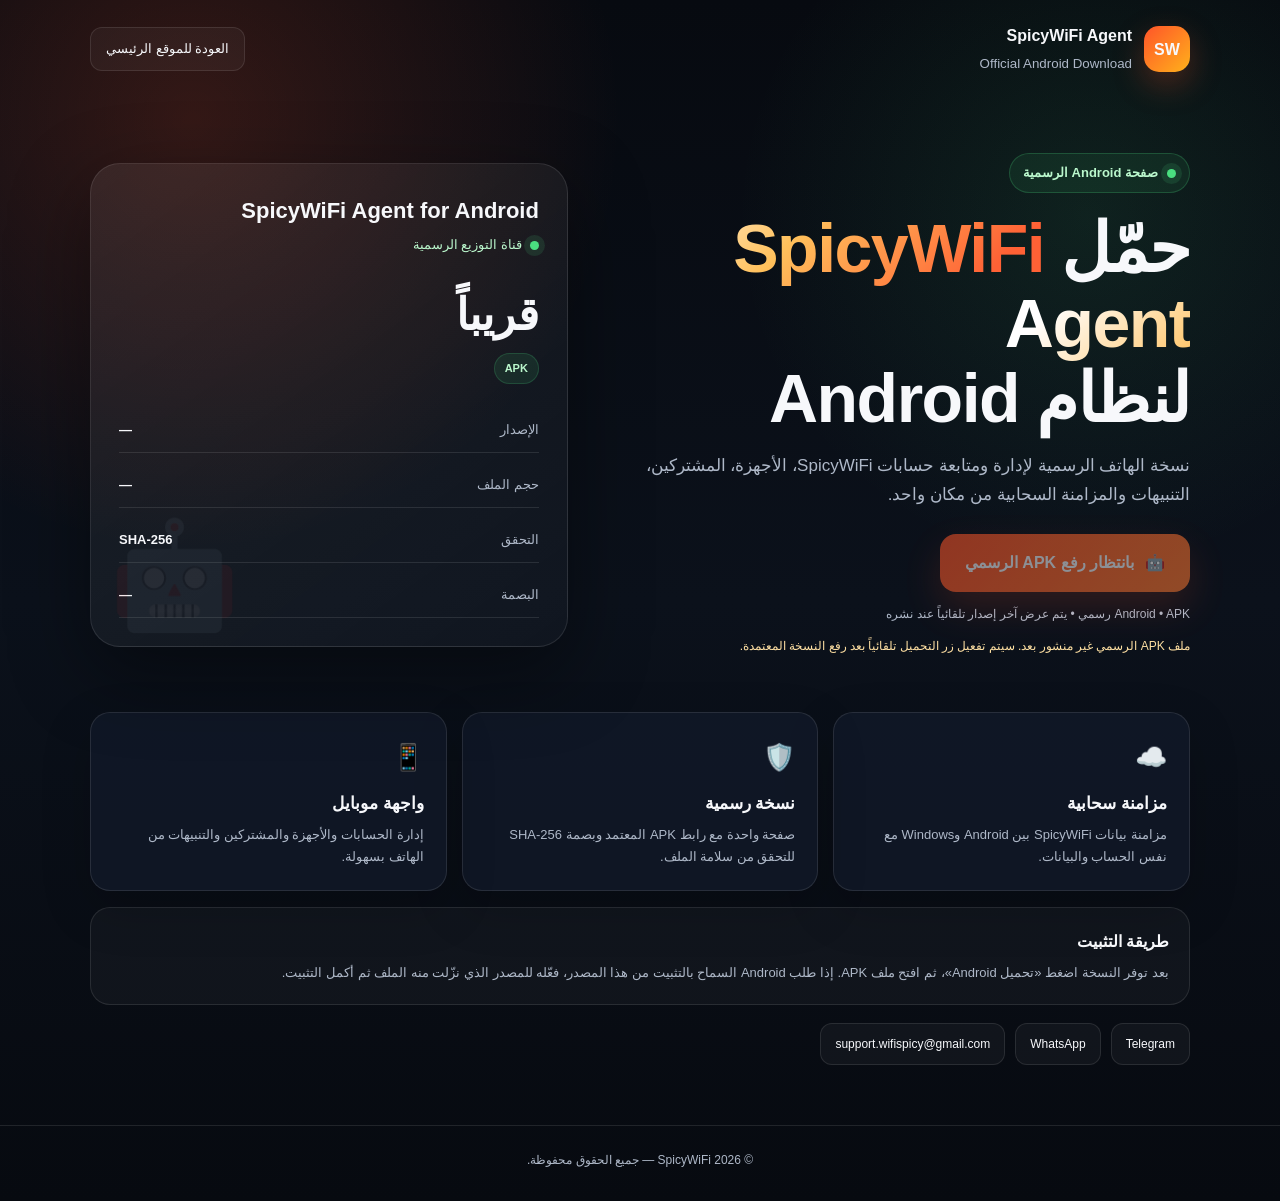
==== android.html @ 272aa9f1 "Add official Android download page" ====
<!DOCTYPE html>
<html lang="ar" dir="rtl">
<head>
  <meta charset="UTF-8" />
  <meta name="viewport" content="width=device-width, initial-scale=1.0" />
  <meta name="theme-color" content="#0b0f17" />
  <meta name="description" content="تحميل SpicyWiFi Agent لنظام Android - الصفحة الرسمية." />
  <title>تحميل SpicyWiFi Agent لنظام Android</title>
  <style>
    :root{--bg:#070a10;--card:rgba(17,25,39,.88);--text:#f7f8fb;--muted:#aeb8c8;--line:rgba(255,255,255,.10);--accent:#ff5429;--accent2:#ffb11b;--ok:#4ade80;--shadow:0 26px 80px rgba(0,0,0,.42)}
    *{box-sizing:border-box}html{scroll-behavior:smooth}body{margin:0;min-height:100vh;color:var(--text);font-family:Tahoma,Arial,sans-serif;line-height:1.7;background:radial-gradient(circle at 15% 10%,rgba(255,84,41,.18),transparent 28%),radial-gradient(circle at 85% 18%,rgba(74,222,128,.10),transparent 24%),linear-gradient(180deg,#070a10,#0b111b 50%,#070a10);overflow-x:hidden}a{color:inherit;text-decoration:none}.wrap{width:min(calc(100% - 28px),1100px);margin:auto}.top{padding:22px 0}.top-inner{display:flex;align-items:center;justify-content:space-between;gap:18px}.brand{display:flex;align-items:center;gap:12px;font-weight:900}.logo{width:46px;height:46px;border-radius:15px;display:grid;place-items:center;background:linear-gradient(135deg,var(--accent),var(--accent2));box-shadow:0 12px 32px rgba(255,84,41,.28)}.home{padding:10px 15px;border:1px solid var(--line);border-radius:12px;background:rgba(255,255,255,.04);font-size:13px}.hero{padding:55px 0 28px}.hero-grid{display:grid;grid-template-columns:1.1fr .9fr;gap:38px;align-items:center}.badge{display:inline-flex;align-items:center;gap:9px;padding:8px 13px;border-radius:999px;border:1px solid rgba(74,222,128,.22);background:rgba(74,222,128,.08);color:#baf7cc;font-size:13px;font-weight:800}.dot{width:9px;height:9px;border-radius:50%;background:var(--ok);box-shadow:0 0 0 6px rgba(74,222,128,.12)}h1{font-size:clamp(38px,6vw,68px);line-height:1.1;margin:18px 0 16px;letter-spacing:-1.5px}.grad{background:linear-gradient(135deg,#fff 12%,#ffc05b 48%,#ff6135 88%);-webkit-background-clip:text;background-clip:text;color:transparent}.lead{font-size:17px;color:var(--muted);max-width:650px;margin:0 0 24px}.download-btn{display:inline-flex;align-items:center;justify-content:center;gap:11px;min-height:58px;padding:0 25px;border-radius:16px;background:linear-gradient(135deg,var(--accent),#ff7a31);font-weight:900;box-shadow:0 16px 38px rgba(255,84,41,.28);transition:.2s}.download-btn:hover{transform:translateY(-2px);box-shadow:0 20px 44px rgba(255,84,41,.36)}.download-btn.disabled{opacity:.55;pointer-events:none}.sub{margin-top:12px;color:var(--muted);font-size:12px}.device{position:relative;padding:28px;border-radius:30px;border:1px solid var(--line);background:linear-gradient(145deg,rgba(255,255,255,.07),rgba(255,255,255,.025));box-shadow:var(--shadow);overflow:hidden}.device:after{content:"🤖";position:absolute;left:18px;bottom:-18px;font-size:105px;opacity:.08}.device-title{font-weight:900;font-size:22px}.status{display:flex;align-items:center;gap:8px;color:#baf7cc;font-size:13px;margin:5px 0 22px}.version{font-size:44px;font-weight:900;direction:ltr;text-align:right}.stable{display:inline-flex;padding:5px 10px;border-radius:999px;background:rgba(74,222,128,.1);color:#baf7cc;border:1px solid rgba(74,222,128,.18);font-size:11px;font-weight:900}.meta{margin-top:24px;display:grid;gap:10px}.meta-row{display:flex;justify-content:space-between;gap:16px;padding:11px 0;border-bottom:1px solid var(--line);font-size:13px}.meta-row span:first-child{color:var(--muted)}.meta-row strong{direction:ltr;text-align:left;overflow-wrap:anywhere}.section{padding:28px 0 60px}.cards{display:grid;grid-template-columns:repeat(3,1fr);gap:15px}.card{padding:22px;border-radius:20px;border:1px solid var(--line);background:var(--card);box-shadow:0 18px 50px rgba(0,0,0,.18)}.icon{font-size:26px}.card h3{margin:10px 0 5px;font-size:17px}.card p{margin:0;color:var(--muted);font-size:13px}.notes{margin-top:16px;padding:20px;border-radius:20px;border:1px solid var(--line);background:rgba(255,255,255,.035)}.notes b{display:block;margin-bottom:7px}.notes p{margin:0;color:var(--muted);font-size:13px}.support{display:flex;flex-wrap:wrap;gap:10px;margin-top:18px}.support a{padding:10px 14px;border-radius:12px;border:1px solid var(--line);background:rgba(255,255,255,.04);font-size:12px}.footer{padding:24px 0 30px;border-top:1px solid var(--line);color:var(--muted);font-size:12px;text-align:center}.error{display:none;margin-top:12px;color:#ffc9b8;font-size:12px}.waiting{display:none;margin-top:12px;color:#ffe0a3;font-size:12px}.skeleton{opacity:.55}
    @media(max-width:800px){.hero-grid{grid-template-columns:1fr}.device{order:-1}.cards{grid-template-columns:1fr}.top-inner{align-items:flex-start}.brand small{display:none}.download-btn{width:100%}}
  </style>
</head>
<body>
  <header class="top">
    <div class="wrap top-inner">
      <a class="brand" href="./"><span class="logo">SW</span><span>SpicyWiFi Agent<br><small style="color:var(--muted);font-weight:500">Official Android Download</small></span></a>
      <a class="home" href="./">العودة للموقع الرئيسي</a>
    </div>
  </header>

  <main>
    <section class="hero">
      <div class="wrap hero-grid">
        <div>
          <div class="badge"><span class="dot"></span> صفحة Android الرسمية</div>
          <h1>حمّل <span class="grad">SpicyWiFi Agent</span><br>لنظام Android</h1>
          <p class="lead">نسخة الهاتف الرسمية لإدارة ومتابعة حسابات SpicyWiFi، الأجهزة، المشتركين، التنبيهات والمزامنة السحابية من مكان واحد.</p>
          <a id="downloadButton" class="download-btn disabled" href="#">🤖 <span>بانتظار رفع APK الرسمي</span></a>
          <div class="sub">Android • APK رسمي • يتم عرض آخر إصدار تلقائياً عند نشره</div>
          <div id="waiting" class="waiting">ملف APK الرسمي غير منشور بعد. سيتم تفعيل زر التحميل تلقائياً بعد رفع النسخة المعتمدة.</div>
          <div id="loadError" class="error">تعذر قراءة معلومات إصدار Android. حاول مرة أخرى بعد قليل.</div>
        </div>

        <aside class="device">
          <div class="device-title">SpicyWiFi Agent for Android</div>
          <div class="status"><span class="dot"></span> قناة التوزيع الرسمية</div>
          <div id="version" class="version skeleton">—</div>
          <span class="stable">APK</span>
          <div class="meta">
            <div class="meta-row"><span>الإصدار</span><strong id="versionMeta">—</strong></div>
            <div class="meta-row"><span>حجم الملف</span><strong id="fileSize">—</strong></div>
            <div class="meta-row"><span>التحقق</span><strong>SHA-256</strong></div>
            <div class="meta-row"><span>البصمة</span><strong id="shaValue">—</strong></div>
          </div>
        </aside>
      </div>
    </section>

    <section class="section">
      <div class="wrap">
        <div class="cards">
          <article class="card"><div class="icon">☁️</div><h3>مزامنة سحابية</h3><p>مزامنة بيانات SpicyWiFi بين Android وWindows مع نفس الحساب والبيانات.</p></article>
          <article class="card"><div class="icon">🛡️</div><h3>نسخة رسمية</h3><p>صفحة واحدة مع رابط APK المعتمد وبصمة SHA-256 للتحقق من سلامة الملف.</p></article>
          <article class="card"><div class="icon">📱</div><h3>واجهة موبايل</h3><p>إدارة الحسابات والأجهزة والمشتركين والتنبيهات من الهاتف بسهولة.</p></article>
        </div>
        <div class="notes"><b>طريقة التثبيت</b><p>بعد توفر النسخة اضغط «تحميل Android»، ثم افتح ملف APK. إذا طلب Android السماح بالتثبيت من هذا المصدر، فعّله للمصدر الذي نزّلت منه الملف ثم أكمل التثبيت.</p></div>
        <div class="support"><a href="https://t.me/spicywifi_1iq" target="_blank" rel="noopener">Telegram</a><a href="https://wa.me/9647880482666" target="_blank" rel="noopener">WhatsApp</a><a href="mailto:support.wifispicy@gmail.com">support.wifispicy@gmail.com</a></div>
      </div>
    </section>
  </main>

  <footer class="footer"><div class="wrap">© <span id="year"></span> SpicyWiFi — جميع الحقوق محفوظة.</div></footer>
  <script>
    document.getElementById('year').textContent=new Date().getFullYear();
    const btn=document.getElementById('downloadButton');
    const version=document.getElementById('version');
    const versionMeta=document.getElementById('versionMeta');
    const fileSize=document.getElementById('fileSize');
    const shaValue=document.getElementById('shaValue');
    const waiting=document.getElementById('waiting');
    const loadError=document.getElementById('loadError');
    function formatBytes(bytes){if(!bytes)return '—';const u=['B','KB','MB','GB'];let i=0,n=bytes;while(n>=1024&&i<u.length-1){n/=1024;i++}return n.toFixed(i>1?1:0)+' '+u[i]}
    fetch('android-version.json?ts='+Date.now(),{cache:'no-store'})
      .then(r=>{if(!r.ok)throw new Error('manifest');return r.json()})
      .then(d=>{
        if(d.available&&d.version&&d.downloadUrl){
          version.textContent=d.version;version.classList.remove('skeleton');versionMeta.textContent=d.version;fileSize.textContent=formatBytes(d.sizeBytes);shaValue.textContent=d.sha256||'—';btn.href=d.downloadUrl;btn.classList.remove('disabled');btn.querySelector('span').textContent='تحميل Android '+d.version;
        }else{version.textContent='قريباً';version.classList.remove('skeleton');waiting.style.display='block'}
      })
      .catch(()=>{version.textContent='—';version.classList.remove('skeleton');loadError.style.display='block'});
  </script>
</body>
</html>
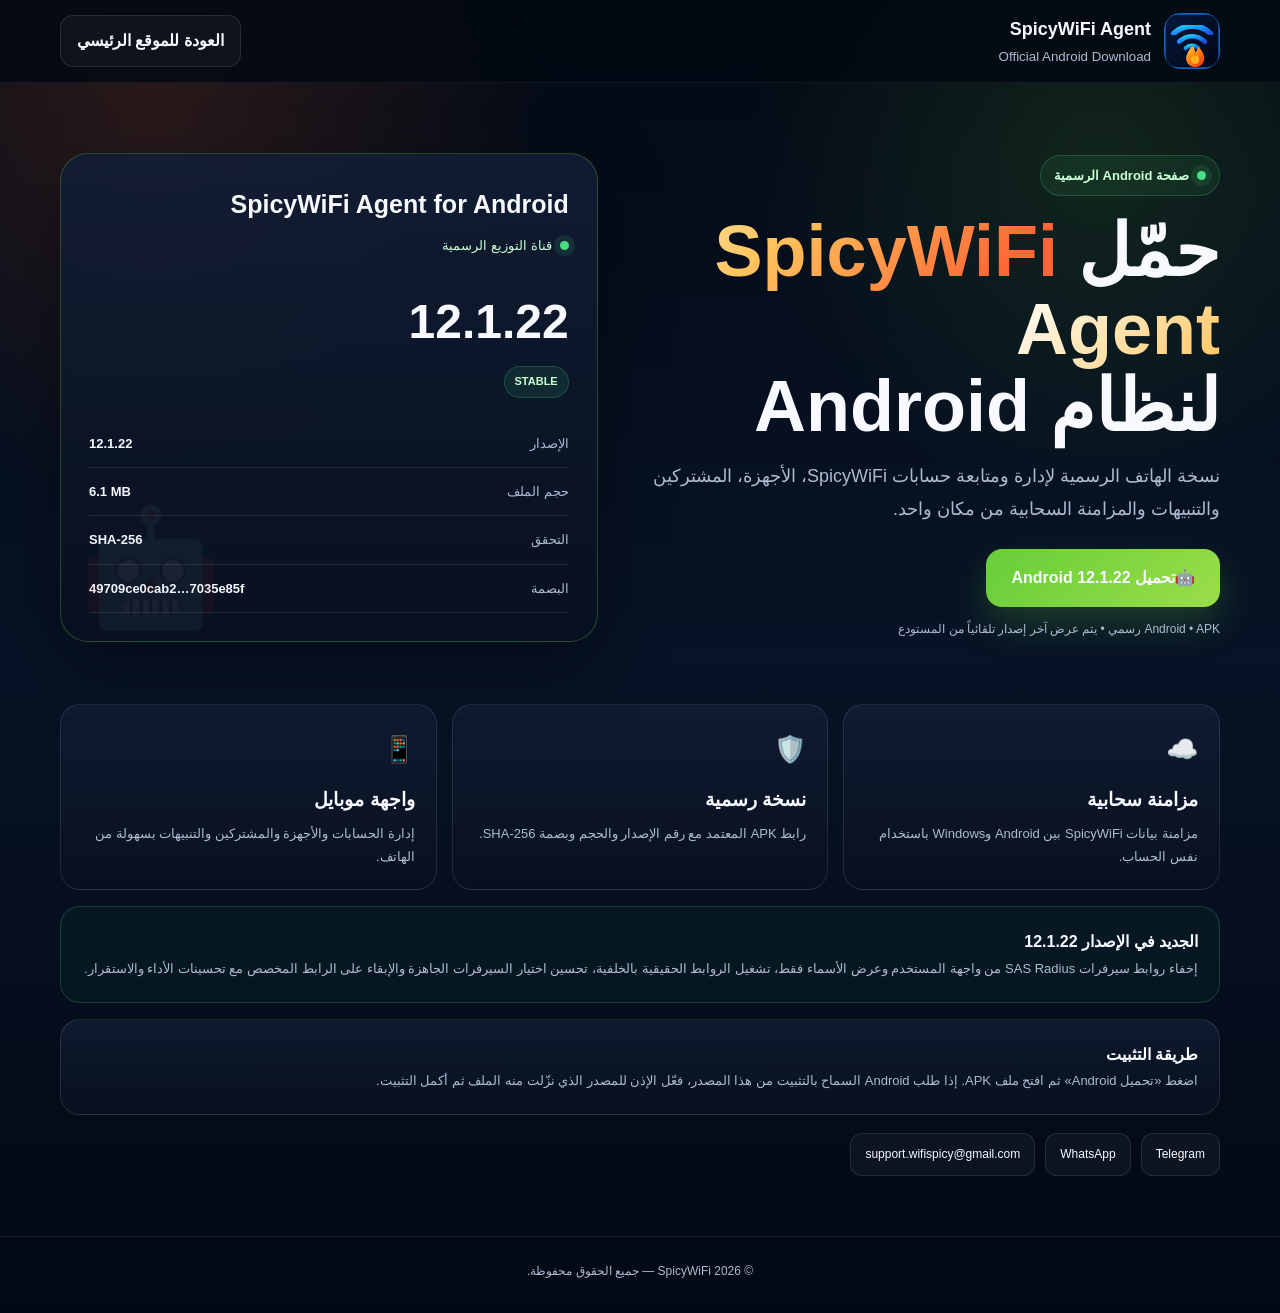
==== commit ee7fee62: "Redesign Android download page with premium SpicyWiFi branding" ====
--- a/android.html
+++ b/android.html
@@ -1,85 +1,11 @@
 <!DOCTYPE html>
 <html lang="ar" dir="rtl">
 <head>
-  <meta charset="UTF-8" />
-  <meta name="viewport" content="width=device-width, initial-scale=1.0" />
-  <meta name="theme-color" content="#0b0f17" />
-  <meta name="description" content="تحميل SpicyWiFi Agent لنظام Android - الصفحة الرسمية." />
-  <title>تحميل SpicyWiFi Agent لنظام Android</title>
-  <style>
-    :root{--bg:#070a10;--card:rgba(17,25,39,.88);--text:#f7f8fb;--muted:#aeb8c8;--line:rgba(255,255,255,.10);--accent:#ff5429;--accent2:#ffb11b;--ok:#4ade80;--shadow:0 26px 80px rgba(0,0,0,.42)}
-    *{box-sizing:border-box}html{scroll-behavior:smooth}body{margin:0;min-height:100vh;color:var(--text);font-family:Tahoma,Arial,sans-serif;line-height:1.7;background:radial-gradient(circle at 15% 10%,rgba(255,84,41,.18),transparent 28%),radial-gradient(circle at 85% 18%,rgba(74,222,128,.10),transparent 24%),linear-gradient(180deg,#070a10,#0b111b 50%,#070a10);overflow-x:hidden}a{color:inherit;text-decoration:none}.wrap{width:min(calc(100% - 28px),1100px);margin:auto}.top{padding:22px 0}.top-inner{display:flex;align-items:center;justify-content:space-between;gap:18px}.brand{display:flex;align-items:center;gap:12px;font-weight:900}.logo{width:46px;height:46px;border-radius:15px;display:grid;place-items:center;background:linear-gradient(135deg,var(--accent),var(--accent2));box-shadow:0 12px 32px rgba(255,84,41,.28)}.home{padding:10px 15px;border:1px solid var(--line);border-radius:12px;background:rgba(255,255,255,.04);font-size:13px}.hero{padding:55px 0 28px}.hero-grid{display:grid;grid-template-columns:1.1fr .9fr;gap:38px;align-items:center}.badge{display:inline-flex;align-items:center;gap:9px;padding:8px 13px;border-radius:999px;border:1px solid rgba(74,222,128,.22);background:rgba(74,222,128,.08);color:#baf7cc;font-size:13px;font-weight:800}.dot{width:9px;height:9px;border-radius:50%;background:var(--ok);box-shadow:0 0 0 6px rgba(74,222,128,.12)}h1{font-size:clamp(38px,6vw,68px);line-height:1.1;margin:18px 0 16px;letter-spacing:-1.5px}.grad{background:linear-gradient(135deg,#fff 12%,#ffc05b 48%,#ff6135 88%);-webkit-background-clip:text;background-clip:text;color:transparent}.lead{font-size:17px;color:var(--muted);max-width:650px;margin:0 0 24px}.download-btn{display:inline-flex;align-items:center;justify-content:center;gap:11px;min-height:58px;padding:0 25px;border-radius:16px;background:linear-gradient(135deg,var(--accent),#ff7a31);font-weight:900;box-shadow:0 16px 38px rgba(255,84,41,.28);transition:.2s}.download-btn:hover{transform:translateY(-2px);box-shadow:0 20px 44px rgba(255,84,41,.36)}.download-btn.disabled{opacity:.55;pointer-events:none}.sub{margin-top:12px;color:var(--muted);font-size:12px}.device{position:relative;padding:28px;border-radius:30px;border:1px solid var(--line);background:linear-gradient(145deg,rgba(255,255,255,.07),rgba(255,255,255,.025));box-shadow:var(--shadow);overflow:hidden}.device:after{content:"🤖";position:absolute;left:18px;bottom:-18px;font-size:105px;opacity:.08}.device-title{font-weight:900;font-size:22px}.status{display:flex;align-items:center;gap:8px;color:#baf7cc;font-size:13px;margin:5px 0 22px}.version{font-size:44px;font-weight:900;direction:ltr;text-align:right}.stable{display:inline-flex;padding:5px 10px;border-radius:999px;background:rgba(74,222,128,.1);color:#baf7cc;border:1px solid rgba(74,222,128,.18);font-size:11px;font-weight:900}.meta{margin-top:24px;display:grid;gap:10px}.meta-row{display:flex;justify-content:space-between;gap:16px;padding:11px 0;border-bottom:1px solid var(--line);font-size:13px}.meta-row span:first-child{color:var(--muted)}.meta-row strong{direction:ltr;text-align:left;overflow-wrap:anywhere}.section{padding:28px 0 60px}.cards{display:grid;grid-template-columns:repeat(3,1fr);gap:15px}.card{padding:22px;border-radius:20px;border:1px solid var(--line);background:var(--card);box-shadow:0 18px 50px rgba(0,0,0,.18)}.icon{font-size:26px}.card h3{margin:10px 0 5px;font-size:17px}.card p{margin:0;color:var(--muted);font-size:13px}.notes{margin-top:16px;padding:20px;border-radius:20px;border:1px solid var(--line);background:rgba(255,255,255,.035)}.notes b{display:block;margin-bottom:7px}.notes p{margin:0;color:var(--muted);font-size:13px}.support{display:flex;flex-wrap:wrap;gap:10px;margin-top:18px}.support a{padding:10px 14px;border-radius:12px;border:1px solid var(--line);background:rgba(255,255,255,.04);font-size:12px}.footer{padding:24px 0 30px;border-top:1px solid var(--line);color:var(--muted);font-size:12px;text-align:center}.error{display:none;margin-top:12px;color:#ffc9b8;font-size:12px}.waiting{display:none;margin-top:12px;color:#ffe0a3;font-size:12px}.skeleton{opacity:.55}
-    @media(max-width:800px){.hero-grid{grid-template-columns:1fr}.device{order:-1}.cards{grid-template-columns:1fr}.top-inner{align-items:flex-start}.brand small{display:none}.download-btn{width:100%}}
-  </style>
-</head>
-<body>
-  <header class="top">
-    <div class="wrap top-inner">
-      <a class="brand" href="./"><span class="logo">SW</span><span>SpicyWiFi Agent<br><small style="color:var(--muted);font-weight:500">Official Android Download</small></span></a>
-      <a class="home" href="./">العودة للموقع الرئيسي</a>
-    </div>
-  </header>
-
-  <main>
-    <section class="hero">
-      <div class="wrap hero-grid">
-        <div>
-          <div class="badge"><span class="dot"></span> صفحة Android الرسمية</div>
-          <h1>حمّل <span class="grad">SpicyWiFi Agent</span><br>لنظام Android</h1>
-          <p class="lead">نسخة الهاتف الرسمية لإدارة ومتابعة حسابات SpicyWiFi، الأجهزة، المشتركين، التنبيهات والمزامنة السحابية من مكان واحد.</p>
-          <a id="downloadButton" class="download-btn disabled" href="#">🤖 <span>بانتظار رفع APK الرسمي</span></a>
-          <div class="sub">Android • APK رسمي • يتم عرض آخر إصدار تلقائياً عند نشره</div>
-          <div id="waiting" class="waiting">ملف APK الرسمي غير منشور بعد. سيتم تفعيل زر التحميل تلقائياً بعد رفع النسخة المعتمدة.</div>
-          <div id="loadError" class="error">تعذر قراءة معلومات إصدار Android. حاول مرة أخرى بعد قليل.</div>
-        </div>
-
-        <aside class="device">
-          <div class="device-title">SpicyWiFi Agent for Android</div>
-          <div class="status"><span class="dot"></span> قناة التوزيع الرسمية</div>
-          <div id="version" class="version skeleton">—</div>
-          <span class="stable">APK</span>
-          <div class="meta">
-            <div class="meta-row"><span>الإصدار</span><strong id="versionMeta">—</strong></div>
-            <div class="meta-row"><span>حجم الملف</span><strong id="fileSize">—</strong></div>
-            <div class="meta-row"><span>التحقق</span><strong>SHA-256</strong></div>
-            <div class="meta-row"><span>البصمة</span><strong id="shaValue">—</strong></div>
-          </div>
-        </aside>
-      </div>
-    </section>
-
-    <section class="section">
-      <div class="wrap">
-        <div class="cards">
-          <article class="card"><div class="icon">☁️</div><h3>مزامنة سحابية</h3><p>مزامنة بيانات SpicyWiFi بين Android وWindows مع نفس الحساب والبيانات.</p></article>
-          <article class="card"><div class="icon">🛡️</div><h3>نسخة رسمية</h3><p>صفحة واحدة مع رابط APK المعتمد وبصمة SHA-256 للتحقق من سلامة الملف.</p></article>
-          <article class="card"><div class="icon">📱</div><h3>واجهة موبايل</h3><p>إدارة الحسابات والأجهزة والمشتركين والتنبيهات من الهاتف بسهولة.</p></article>
-        </div>
-        <div class="notes"><b>طريقة التثبيت</b><p>بعد توفر النسخة اضغط «تحميل Android»، ثم افتح ملف APK. إذا طلب Android السماح بالتثبيت من هذا المصدر، فعّله للمصدر الذي نزّلت منه الملف ثم أكمل التثبيت.</p></div>
-        <div class="support"><a href="https://t.me/spicywifi_1iq" target="_blank" rel="noopener">Telegram</a><a href="https://wa.me/9647880482666" target="_blank" rel="noopener">WhatsApp</a><a href="mailto:support.wifispicy@gmail.com">support.wifispicy@gmail.com</a></div>
-      </div>
-    </section>
-  </main>
-
-  <footer class="footer"><div class="wrap">© <span id="year"></span> SpicyWiFi — جميع الحقوق محفوظة.</div></footer>
-  <script>
-    document.getElementById('year').textContent=new Date().getFullYear();
-    const btn=document.getElementById('downloadButton');
-    const version=document.getElementById('version');
-    const versionMeta=document.getElementById('versionMeta');
-    const fileSize=document.getElementById('fileSize');
-    const shaValue=document.getElementById('shaValue');
-    const waiting=document.getElementById('waiting');
-    const loadError=document.getElementById('loadError');
-    function formatBytes(bytes){if(!bytes)return '—';const u=['B','KB','MB','GB'];let i=0,n=bytes;while(n>=1024&&i<u.length-1){n/=1024;i++}return n.toFixed(i>1?1:0)+' '+u[i]}
-    fetch('android-version.json?ts='+Date.now(),{cache:'no-store'})
-      .then(r=>{if(!r.ok)throw new Error('manifest');return r.json()})
-      .then(d=>{
-        if(d.available&&d.version&&d.downloadUrl){
-          version.textContent=d.version;version.classList.remove('skeleton');versionMeta.textContent=d.version;fileSize.textContent=formatBytes(d.sizeBytes);shaValue.textContent=d.sha256||'—';btn.href=d.downloadUrl;btn.classList.remove('disabled');btn.querySelector('span').textContent='تحميل Android '+d.version;
-        }else{version.textContent='قريباً';version.classList.remove('skeleton');waiting.style.display='block'}
-      })
-      .catch(()=>{version.textContent='—';version.classList.remove('skeleton');loadError.style.display='block'});
-  </script>
-</body>
-</html>+<meta charset="UTF-8"><meta name="viewport" content="width=device-width,initial-scale=1"><meta name="theme-color" content="#06101f"><meta name="description" content="تحميل SpicyWiFi Agent لنظام Android - الصفحة الرسمية."><title>SpicyWiFi Agent for Android</title>
+<style>
+:root{--bg:#050b16;--panel:#0c1729;--line:rgba(255,255,255,.1);--text:#f7f9ff;--muted:#aebad0;--orange:#ff7b28;--green:#66ce39;--green2:#9bde48;--blue:#258dff;--shadow:0 24px 70px rgba(0,0,0,.38)}*{box-sizing:border-box}html{scroll-behavior:smooth}body{margin:0;font-family:Tahoma,Arial,sans-serif;color:var(--text);background:radial-gradient(circle at 12% 8%,rgba(255,105,43,.15),transparent 24%),radial-gradient(circle at 86% 12%,rgba(102,206,57,.13),transparent 22%),linear-gradient(180deg,#040a14,#071326 50%,#030914);line-height:1.8;min-height:100vh}a{color:inherit;text-decoration:none}.wrap{width:min(1160px,calc(100% - 28px));margin:auto}.top{position:sticky;top:0;z-index:20;background:rgba(3,9,19,.82);backdrop-filter:blur(16px);border-bottom:1px solid rgba(255,255,255,.06)}.topin{min-height:82px;display:flex;align-items:center;justify-content:space-between;gap:18px}.brand{display:flex;align-items:center;gap:13px}.brand img{width:56px;height:56px;border-radius:17px}.brand b{display:block;font-size:18px}.brand small{display:block;color:var(--muted)}.home{padding:11px 16px;border-radius:13px;border:1px solid var(--line);background:rgba(255,255,255,.04);font-weight:700}.hero{padding:70px 0 38px}.hero-grid{display:grid;grid-template-columns:1.05fr .95fr;gap:28px;align-items:center}.pill{display:inline-flex;align-items:center;gap:8px;padding:8px 13px;border-radius:999px;border:1px solid rgba(74,222,128,.22);background:rgba(74,222,128,.08);color:#ccffd6;font-size:13px;font-weight:800}.dot{width:9px;height:9px;border-radius:50%;background:#4ade80;box-shadow:0 0 0 6px rgba(74,222,128,.11)}h1{font-size:clamp(42px,6vw,72px);line-height:1.08;margin:17px 0 14px}.grad{background:linear-gradient(135deg,#fff,#ffc55d 46%,#ff6635 88%);-webkit-background-clip:text;background-clip:text;color:transparent}.lead{color:var(--muted);font-size:18px;margin:0 0 24px}.download{display:inline-flex;align-items:center;justify-content:center;min-height:58px;padding:0 25px;border-radius:16px;background:linear-gradient(135deg,var(--green),var(--green2));font-weight:900;box-shadow:0 16px 38px rgba(102,206,57,.24)}.download.disabled{opacity:.55;pointer-events:none}.sub,.error,.waiting{margin-top:12px;color:var(--muted);font-size:12px}.error{display:none;color:#ffc9b8}.waiting{display:none;color:#ffe0a3}.panel{padding:28px;border-radius:28px;background:linear-gradient(180deg,rgba(18,30,53,.88),rgba(8,17,32,.92));border:1px solid rgba(124,207,57,.28);box-shadow:var(--shadow);position:relative;overflow:hidden}.panel:after{content:"🤖";position:absolute;left:18px;bottom:-30px;font-size:115px;opacity:.07}.panel h2{margin:0;font-size:25px}.status{display:flex;align-items:center;gap:8px;color:#caffd4;font-size:13px;margin:7px 0 22px}.version{font-size:48px;font-weight:900;direction:ltr;text-align:right}.stable{display:inline-flex;padding:5px 10px;border-radius:999px;background:rgba(74,222,128,.1);border:1px solid rgba(74,222,128,.2);color:#caffd4;font-size:11px;font-weight:900}.meta{margin-top:22px}.row{display:flex;justify-content:space-between;gap:18px;padding:12px 0;border-bottom:1px solid var(--line);font-size:13px}.row span{color:var(--muted)}.row strong{direction:ltr;text-align:left;overflow-wrap:anywhere}.section{padding:24px 0 60px}.cards{display:grid;grid-template-columns:repeat(3,1fr);gap:15px}.card,.notes{padding:21px;border-radius:20px;background:linear-gradient(180deg,rgba(18,30,53,.78),rgba(8,17,32,.82));border:1px solid var(--line)}.ico{font-size:26px}.card h3{margin:10px 0 5px}.card p,.notes p{margin:0;color:var(--muted);font-size:13px}.notes{margin-top:16px}.notes.new{border-color:rgba(74,222,128,.2);background:rgba(74,222,128,.045)}.support{display:flex;flex-wrap:wrap;gap:10px;margin-top:18px}.support a{padding:10px 14px;border-radius:12px;border:1px solid var(--line);background:rgba(255,255,255,.04);font-size:12px}.footer{padding:24px 0 30px;border-top:1px solid var(--line);text-align:center;color:var(--muted);font-size:12px}@media(max-width:800px){.hero-grid{grid-template-columns:1fr}.panel{order:-1}.cards{grid-template-columns:1fr}.download{width:100%}.brand small{display:none}}
+</style></head>
+<body><header class="top"><div class="wrap topin"><a class="brand" href="./"><img src="logo-spicywifi.svg" alt="SpicyWiFi"><span><b>SpicyWiFi Agent</b><small>Official Android Download</small></span></a><a class="home" href="./">العودة للموقع الرئيسي</a></div></header>
+<main><section class="hero"><div class="wrap hero-grid"><div><div class="pill"><span class="dot"></span>صفحة Android الرسمية</div><h1>حمّل <span class="grad">SpicyWiFi Agent</span><br>لنظام Android</h1><p class="lead">نسخة الهاتف الرسمية لإدارة ومتابعة حسابات SpicyWiFi، الأجهزة، المشتركين والتنبيهات والمزامنة السحابية من مكان واحد.</p><a id="downloadButton" class="download disabled" href="#">🤖 <span>جاري تجهيز رابط التحميل...</span></a><div class="sub">Android • APK رسمي • يتم عرض آخر إصدار تلقائياً من المستودع</div><div id="waiting" class="waiting">ملف APK الرسمي غير منشور حالياً، وسيتم تفعيل التحميل تلقائياً عند توفره.</div><div id="loadError" class="error">تعذر قراءة معلومات إصدار Android، حاول مرة أخرى بعد قليل.</div></div><aside class="panel"><h2>SpicyWiFi Agent for Android</h2><div class="status"><span class="dot"></span>قناة التوزيع الرسمية</div><div id="version" class="version">12.1.22</div><span class="stable">STABLE</span><div class="meta"><div class="row"><span>الإصدار</span><strong id="versionMeta">12.1.22</strong></div><div class="row"><span>حجم الملف</span><strong id="fileSize">6.1 MB</strong></div><div class="row"><span>التحقق</span><strong>SHA-256</strong></div><div class="row"><span>البصمة</span><strong id="shaValue">49709ce0cab2…7035e85f</strong></div></div></aside></div></section>
+<section class="section"><div class="wrap"><div class="cards"><article class="card"><div class="ico">☁️</div><h3>مزامنة سحابية</h3><p>مزامنة بيانات SpicyWiFi بين Android وWindows باستخدام نفس الحساب.</p></article><article class="card"><div class="ico">🛡️</div><h3>نسخة رسمية</h3><p>رابط APK المعتمد مع رقم الإصدار والحجم وبصمة SHA-256.</p></article><article class="card"><div class="ico">📱</div><h3>واجهة موبايل</h3><p>إدارة الحسابات والأجهزة والمشتركين والتنبيهات بسهولة من الهاتف.</p></article></div><div class="notes new"><b>الجديد في الإصدار 12.1.22</b><p>إخفاء روابط سيرفرات SAS Radius من واجهة المستخدم وعرض الأسماء فقط، تشغيل الروابط الحقيقية بالخلفية، تحسين اختيار السيرفرات الجاهزة والإبقاء على الرابط المخصص مع تحسينات الأداء والاستقرار.</p></div><div class="notes"><b>طريقة التثبيت</b><p>اضغط «تحميل Android» ثم افتح ملف APK. إذا طلب Android السماح بالتثبيت من هذا المصدر، فعّل الإذن للمصدر الذي نزّلت منه الملف ثم أكمل التثبيت.</p></div><div class="support"><a href="https://t.me/spicywifi_1iq" target="_blank">Telegram</a><a href="https://wa.me/9647880482666" target="_blank">WhatsApp</a><a href="mailto:support.wifispicy@gmail.com">support.wifispicy@gmail.com</a></div></div></section></main><footer class="footer">© <span id="year"></span> SpicyWiFi — جميع الحقوق محفوظة.</footer>
+<script>document.getElementById('year').textContent=new Date().getFullYear();const btn=document.getElementById('downloadButton'),ver=document.getElementById('version'),vm=document.getElementById('versionMeta'),fs=document.getElementById('fileSize'),sha=document.getElementById('shaValue'),waiting=document.getElementById('waiting'),err=document.getElementById('loadError');function size(b){if(!b)return'—';const m=b/1024/1024;return(m>=100?m.toFixed(0):m.toFixed(1))+' MB'}fetch('./android-version.json?v='+Date.now(),{cache:'no-store'}).then(r=>{if(!r.ok)throw 0;return r.json()}).then(d=>{if(d.available&&d.version&&d.downloadUrl){ver.textContent=d.version;vm.textContent=d.version;fs.textContent=size(d.sizeBytes);sha.textContent=(d.sha256||'—').slice(0,12)+'…'+(d.sha256||'').slice(-8);btn.href=d.downloadUrl;btn.classList.remove('disabled');btn.querySelector('span').textContent='تحميل Android '+d.version}else{ver.textContent='قريباً';waiting.style.display='block'}}).catch(()=>err.style.display='block');</script></body></html>
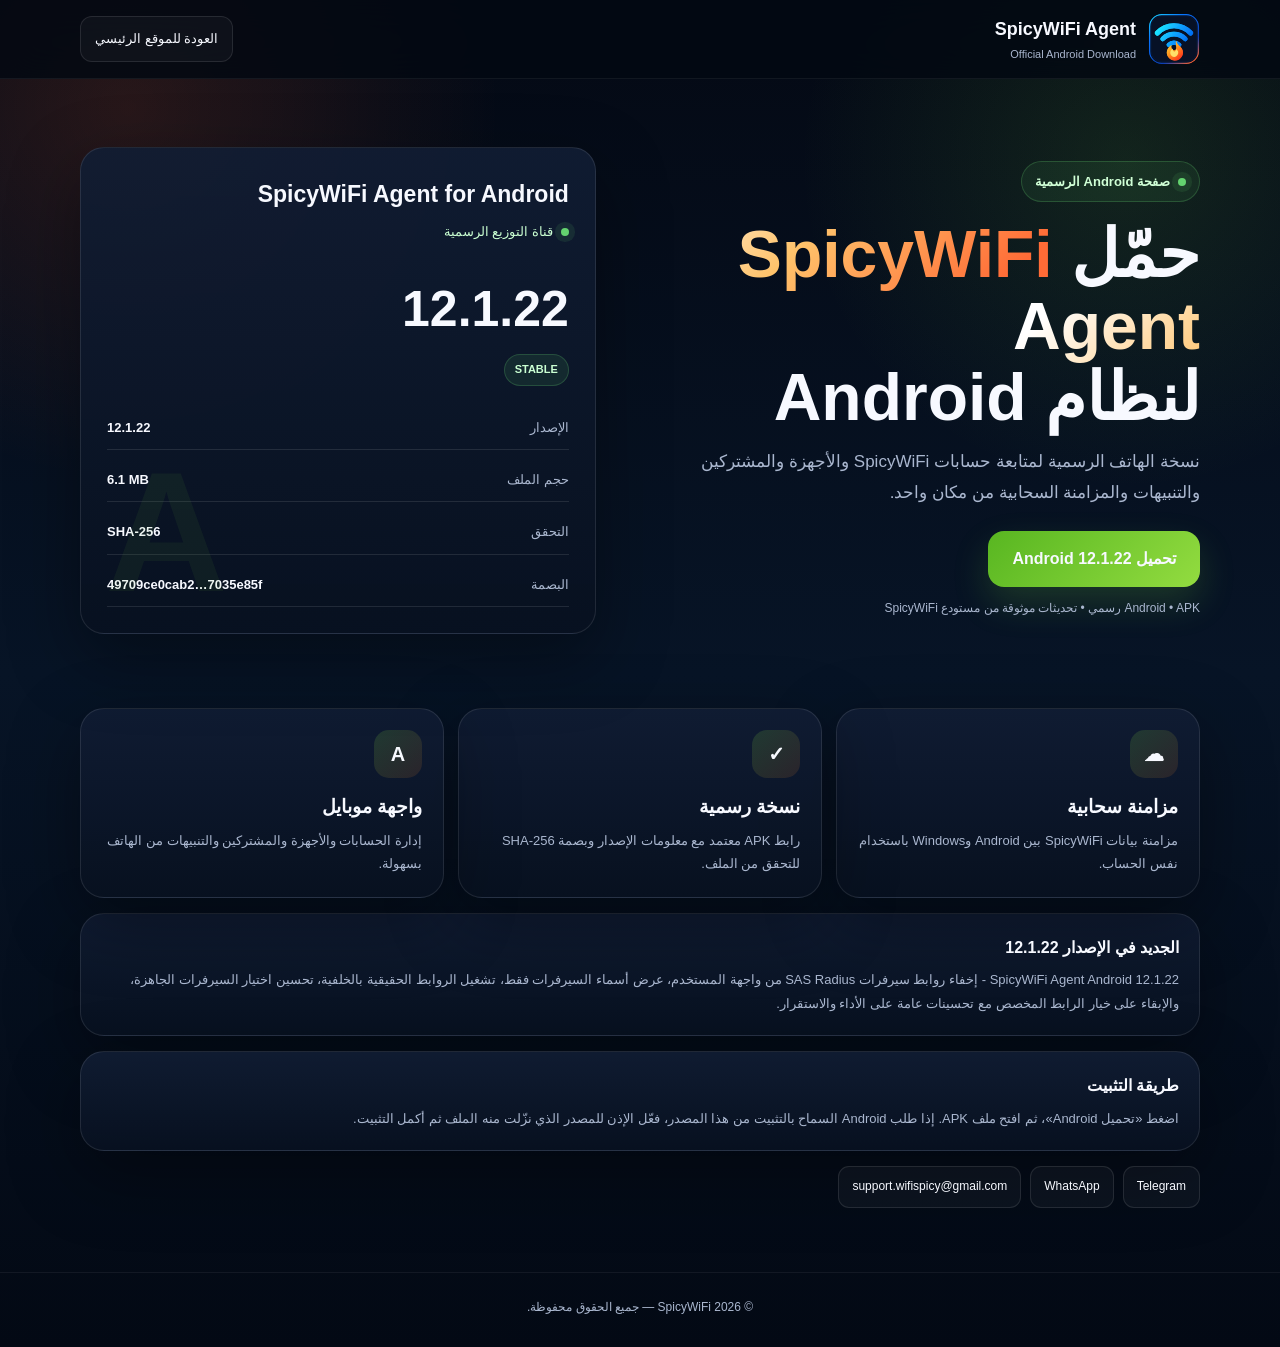
==== commit 1a4b7f2b: "Unify Android page with final premium design" ====
--- a/android.html
+++ b/android.html
@@ -1,11 +1 @@
-<!DOCTYPE html>
-<html lang="ar" dir="rtl">
-<head>
-<meta charset="UTF-8"><meta name="viewport" content="width=device-width,initial-scale=1"><meta name="theme-color" content="#06101f"><meta name="description" content="تحميل SpicyWiFi Agent لنظام Android - الصفحة الرسمية."><title>SpicyWiFi Agent for Android</title>
-<style>
-:root{--bg:#050b16;--panel:#0c1729;--line:rgba(255,255,255,.1);--text:#f7f9ff;--muted:#aebad0;--orange:#ff7b28;--green:#66ce39;--green2:#9bde48;--blue:#258dff;--shadow:0 24px 70px rgba(0,0,0,.38)}*{box-sizing:border-box}html{scroll-behavior:smooth}body{margin:0;font-family:Tahoma,Arial,sans-serif;color:var(--text);background:radial-gradient(circle at 12% 8%,rgba(255,105,43,.15),transparent 24%),radial-gradient(circle at 86% 12%,rgba(102,206,57,.13),transparent 22%),linear-gradient(180deg,#040a14,#071326 50%,#030914);line-height:1.8;min-height:100vh}a{color:inherit;text-decoration:none}.wrap{width:min(1160px,calc(100% - 28px));margin:auto}.top{position:sticky;top:0;z-index:20;background:rgba(3,9,19,.82);backdrop-filter:blur(16px);border-bottom:1px solid rgba(255,255,255,.06)}.topin{min-height:82px;display:flex;align-items:center;justify-content:space-between;gap:18px}.brand{display:flex;align-items:center;gap:13px}.brand img{width:56px;height:56px;border-radius:17px}.brand b{display:block;font-size:18px}.brand small{display:block;color:var(--muted)}.home{padding:11px 16px;border-radius:13px;border:1px solid var(--line);background:rgba(255,255,255,.04);font-weight:700}.hero{padding:70px 0 38px}.hero-grid{display:grid;grid-template-columns:1.05fr .95fr;gap:28px;align-items:center}.pill{display:inline-flex;align-items:center;gap:8px;padding:8px 13px;border-radius:999px;border:1px solid rgba(74,222,128,.22);background:rgba(74,222,128,.08);color:#ccffd6;font-size:13px;font-weight:800}.dot{width:9px;height:9px;border-radius:50%;background:#4ade80;box-shadow:0 0 0 6px rgba(74,222,128,.11)}h1{font-size:clamp(42px,6vw,72px);line-height:1.08;margin:17px 0 14px}.grad{background:linear-gradient(135deg,#fff,#ffc55d 46%,#ff6635 88%);-webkit-background-clip:text;background-clip:text;color:transparent}.lead{color:var(--muted);font-size:18px;margin:0 0 24px}.download{display:inline-flex;align-items:center;justify-content:center;min-height:58px;padding:0 25px;border-radius:16px;background:linear-gradient(135deg,var(--green),var(--green2));font-weight:900;box-shadow:0 16px 38px rgba(102,206,57,.24)}.download.disabled{opacity:.55;pointer-events:none}.sub,.error,.waiting{margin-top:12px;color:var(--muted);font-size:12px}.error{display:none;color:#ffc9b8}.waiting{display:none;color:#ffe0a3}.panel{padding:28px;border-radius:28px;background:linear-gradient(180deg,rgba(18,30,53,.88),rgba(8,17,32,.92));border:1px solid rgba(124,207,57,.28);box-shadow:var(--shadow);position:relative;overflow:hidden}.panel:after{content:"🤖";position:absolute;left:18px;bottom:-30px;font-size:115px;opacity:.07}.panel h2{margin:0;font-size:25px}.status{display:flex;align-items:center;gap:8px;color:#caffd4;font-size:13px;margin:7px 0 22px}.version{font-size:48px;font-weight:900;direction:ltr;text-align:right}.stable{display:inline-flex;padding:5px 10px;border-radius:999px;background:rgba(74,222,128,.1);border:1px solid rgba(74,222,128,.2);color:#caffd4;font-size:11px;font-weight:900}.meta{margin-top:22px}.row{display:flex;justify-content:space-between;gap:18px;padding:12px 0;border-bottom:1px solid var(--line);font-size:13px}.row span{color:var(--muted)}.row strong{direction:ltr;text-align:left;overflow-wrap:anywhere}.section{padding:24px 0 60px}.cards{display:grid;grid-template-columns:repeat(3,1fr);gap:15px}.card,.notes{padding:21px;border-radius:20px;background:linear-gradient(180deg,rgba(18,30,53,.78),rgba(8,17,32,.82));border:1px solid var(--line)}.ico{font-size:26px}.card h3{margin:10px 0 5px}.card p,.notes p{margin:0;color:var(--muted);font-size:13px}.notes{margin-top:16px}.notes.new{border-color:rgba(74,222,128,.2);background:rgba(74,222,128,.045)}.support{display:flex;flex-wrap:wrap;gap:10px;margin-top:18px}.support a{padding:10px 14px;border-radius:12px;border:1px solid var(--line);background:rgba(255,255,255,.04);font-size:12px}.footer{padding:24px 0 30px;border-top:1px solid var(--line);text-align:center;color:var(--muted);font-size:12px}@media(max-width:800px){.hero-grid{grid-template-columns:1fr}.panel{order:-1}.cards{grid-template-columns:1fr}.download{width:100%}.brand small{display:none}}
-</style></head>
-<body><header class="top"><div class="wrap topin"><a class="brand" href="./"><img src="logo-spicywifi.svg" alt="SpicyWiFi"><span><b>SpicyWiFi Agent</b><small>Official Android Download</small></span></a><a class="home" href="./">العودة للموقع الرئيسي</a></div></header>
-<main><section class="hero"><div class="wrap hero-grid"><div><div class="pill"><span class="dot"></span>صفحة Android الرسمية</div><h1>حمّل <span class="grad">SpicyWiFi Agent</span><br>لنظام Android</h1><p class="lead">نسخة الهاتف الرسمية لإدارة ومتابعة حسابات SpicyWiFi، الأجهزة، المشتركين والتنبيهات والمزامنة السحابية من مكان واحد.</p><a id="downloadButton" class="download disabled" href="#">🤖 <span>جاري تجهيز رابط التحميل...</span></a><div class="sub">Android • APK رسمي • يتم عرض آخر إصدار تلقائياً من المستودع</div><div id="waiting" class="waiting">ملف APK الرسمي غير منشور حالياً، وسيتم تفعيل التحميل تلقائياً عند توفره.</div><div id="loadError" class="error">تعذر قراءة معلومات إصدار Android، حاول مرة أخرى بعد قليل.</div></div><aside class="panel"><h2>SpicyWiFi Agent for Android</h2><div class="status"><span class="dot"></span>قناة التوزيع الرسمية</div><div id="version" class="version">12.1.22</div><span class="stable">STABLE</span><div class="meta"><div class="row"><span>الإصدار</span><strong id="versionMeta">12.1.22</strong></div><div class="row"><span>حجم الملف</span><strong id="fileSize">6.1 MB</strong></div><div class="row"><span>التحقق</span><strong>SHA-256</strong></div><div class="row"><span>البصمة</span><strong id="shaValue">49709ce0cab2…7035e85f</strong></div></div></aside></div></section>
-<section class="section"><div class="wrap"><div class="cards"><article class="card"><div class="ico">☁️</div><h3>مزامنة سحابية</h3><p>مزامنة بيانات SpicyWiFi بين Android وWindows باستخدام نفس الحساب.</p></article><article class="card"><div class="ico">🛡️</div><h3>نسخة رسمية</h3><p>رابط APK المعتمد مع رقم الإصدار والحجم وبصمة SHA-256.</p></article><article class="card"><div class="ico">📱</div><h3>واجهة موبايل</h3><p>إدارة الحسابات والأجهزة والمشتركين والتنبيهات بسهولة من الهاتف.</p></article></div><div class="notes new"><b>الجديد في الإصدار 12.1.22</b><p>إخفاء روابط سيرفرات SAS Radius من واجهة المستخدم وعرض الأسماء فقط، تشغيل الروابط الحقيقية بالخلفية، تحسين اختيار السيرفرات الجاهزة والإبقاء على الرابط المخصص مع تحسينات الأداء والاستقرار.</p></div><div class="notes"><b>طريقة التثبيت</b><p>اضغط «تحميل Android» ثم افتح ملف APK. إذا طلب Android السماح بالتثبيت من هذا المصدر، فعّل الإذن للمصدر الذي نزّلت منه الملف ثم أكمل التثبيت.</p></div><div class="support"><a href="https://t.me/spicywifi_1iq" target="_blank">Telegram</a><a href="https://wa.me/9647880482666" target="_blank">WhatsApp</a><a href="mailto:support.wifispicy@gmail.com">support.wifispicy@gmail.com</a></div></div></section></main><footer class="footer">© <span id="year"></span> SpicyWiFi — جميع الحقوق محفوظة.</footer>
-<script>document.getElementById('year').textContent=new Date().getFullYear();const btn=document.getElementById('downloadButton'),ver=document.getElementById('version'),vm=document.getElementById('versionMeta'),fs=document.getElementById('fileSize'),sha=document.getElementById('shaValue'),waiting=document.getElementById('waiting'),err=document.getElementById('loadError');function size(b){if(!b)return'—';const m=b/1024/1024;return(m>=100?m.toFixed(0):m.toFixed(1))+' MB'}fetch('./android-version.json?v='+Date.now(),{cache:'no-store'}).then(r=>{if(!r.ok)throw 0;return r.json()}).then(d=>{if(d.available&&d.version&&d.downloadUrl){ver.textContent=d.version;vm.textContent=d.version;fs.textContent=size(d.sizeBytes);sha.textContent=(d.sha256||'—').slice(0,12)+'…'+(d.sha256||'').slice(-8);btn.href=d.downloadUrl;btn.classList.remove('disabled');btn.querySelector('span').textContent='تحميل Android '+d.version}else{ver.textContent='قريباً';waiting.style.display='block'}}).catch(()=>err.style.display='block');</script></body></html>+<!doctype html><html lang="ar" dir="rtl"><head><meta charset="utf-8"><meta name="viewport" content="width=device-width,initial-scale=1"><meta name="theme-color" content="#06101f"><meta name="description" content="تحميل SpicyWiFi Agent لنظام Android - الصفحة الرسمية."><title>SpicyWiFi Agent for Android</title><link rel="icon" href="logo-spicywifi.svg" type="image/svg+xml"><style>:root{--bg:#050b16;--panel:#0b172b;--line:rgba(255,255,255,.10);--text:#f7f9ff;--muted:#aab7cf;--orange:#ff7b28;--orange2:#ff522f;--green:#70c83c;--ok:#64d26f;--shadow:0 24px 70px rgba(0,0,0,.36)}*{box-sizing:border-box}body{margin:0;font-family:Tahoma,Arial,sans-serif;color:var(--text);background:radial-gradient(circle at 10% 8%,rgba(255,99,43,.14),transparent 22%),radial-gradient(circle at 88% 12%,rgba(112,200,60,.13),transparent 20%),linear-gradient(180deg,#040914,#071426 50%,#030914);line-height:1.8;min-height:100vh}a{color:inherit;text-decoration:none}.wrap{width:min(1120px,calc(100% - 28px));margin:auto}.top{position:sticky;top:0;z-index:20;background:rgba(3,9,19,.84);backdrop-filter:blur(18px);border-bottom:1px solid rgba(255,255,255,.06)}.topin{min-height:78px;display:flex;align-items:center;justify-content:space-between;gap:16px}.brand{display:flex;align-items:center;gap:12px}.brand img{width:52px;height:52px;border-radius:16px}.brand b{display:block;font-size:18px}.brand small{display:block;color:var(--muted);font-size:11px}.home{padding:10px 14px;border-radius:12px;border:1px solid var(--line);background:rgba(255,255,255,.035);font-size:13px}.hero{padding:68px 0 42px}.grid{display:grid;grid-template-columns:1.05fr .95fr;gap:34px;align-items:center}.badge{display:inline-flex;align-items:center;gap:8px;padding:8px 13px;border-radius:999px;background:rgba(100,210,111,.08);border:1px solid rgba(100,210,111,.24);color:#d0ffd6;font-size:13px;font-weight:800}.dot{width:8px;height:8px;border-radius:50%;background:var(--ok);box-shadow:0 0 0 6px rgba(100,210,111,.10)}h1{font-size:clamp(40px,5.8vw,66px);line-height:1.08;margin:17px 0 14px}.grad{background:linear-gradient(135deg,#fff 10%,#ffc36b 48%,#ff6b36 90%);-webkit-background-clip:text;background-clip:text;color:transparent}.lead{color:var(--muted);font-size:17px;margin:0 0 23px}.download{display:inline-flex;align-items:center;justify-content:center;min-height:56px;padding:0 24px;border-radius:16px;background:linear-gradient(135deg,#58b621,#93dc40);font-weight:900;box-shadow:0 16px 36px rgba(112,200,60,.20);transition:.2s}.download:hover{transform:translateY(-2px)}.download.disabled{pointer-events:none;opacity:.55}.sub,.error,.waiting{margin-top:11px;font-size:12px;color:var(--muted)}.error,.waiting{display:none}.error{color:#ffcdbb}.waiting{color:#ffe1a2}.panel,.card,.note{background:linear-gradient(180deg,rgba(17,29,52,.90),rgba(8,17,32,.92));border:1px solid var(--line);border-radius:24px;box-shadow:var(--shadow)}.panel{padding:26px;position:relative;overflow:hidden}.panel:after{content:"A";position:absolute;left:24px;bottom:-52px;font-size:170px;color:#70c83c;opacity:.07;font-weight:900}.panel h2{margin:0;font-size:23px}.status{display:flex;align-items:center;gap:8px;color:#caffd2;font-size:13px;margin:5px 0 20px}.version{font-size:50px;font-weight:900;direction:ltr;text-align:right}.stable{display:inline-block;padding:5px 10px;border-radius:999px;background:rgba(100,210,111,.10);border:1px solid rgba(100,210,111,.22);font-size:11px;color:#caffd2;font-weight:900}.meta{display:grid;gap:8px;margin-top:20px}.row{display:flex;justify-content:space-between;gap:15px;padding:10px 0;border-bottom:1px solid var(--line);font-size:13px}.row span{color:var(--muted)}.row strong{direction:ltr;text-align:left;overflow-wrap:anywhere}.section{padding:32px 0 64px}.cards{display:grid;grid-template-columns:repeat(3,1fr);gap:14px}.card{padding:21px}.ico{width:48px;height:48px;border-radius:15px;display:grid;place-items:center;background:linear-gradient(135deg,rgba(112,200,60,.18),rgba(255,123,40,.12));font-size:20px;font-weight:900}.card h3{margin:12px 0 5px}.card p,.note p{margin:0;color:var(--muted);font-size:13px}.note{padding:20px;margin-top:15px}.note b{display:block;margin-bottom:6px}.support{display:flex;flex-wrap:wrap;gap:9px;margin-top:15px}.support a{padding:9px 13px;border-radius:11px;border:1px solid var(--line);background:rgba(255,255,255,.035);font-size:12px}.footer{padding:24px 0 28px;border-top:1px solid rgba(255,255,255,.06);color:var(--muted);font-size:12px;text-align:center}@media(max-width:800px){.grid{grid-template-columns:1fr}.panel{order:-1}.cards{grid-template-columns:1fr}.brand small{display:none}.download{width:100%}.hero{padding-top:42px}}@media(max-width:520px){.topin{min-height:70px}.brand img{width:44px;height:44px}.brand b{font-size:15px}.home{font-size:11px;padding:8px 10px}h1{font-size:39px}.lead{font-size:15px}.version{font-size:42px}}</style></head><body><header class="top"><div class="wrap topin"><a class="brand" href="./"><img src="logo-spicywifi.svg" alt="SpicyWiFi"><span><b>SpicyWiFi Agent</b><small>Official Android Download</small></span></a><a class="home" href="./">العودة للموقع الرئيسي</a></div></header><main><section class="hero"><div class="wrap grid"><div><div class="badge"><span class="dot"></span>صفحة Android الرسمية</div><h1>حمّل <span class="grad">SpicyWiFi Agent</span><br>لنظام Android</h1><p class="lead">نسخة الهاتف الرسمية لمتابعة حسابات SpicyWiFi والأجهزة والمشتركين والتنبيهات والمزامنة السحابية من مكان واحد.</p><a id="downloadButton" class="download disabled" href="#"><span>جاري تجهيز رابط التحميل...</span></a><div class="sub">Android • APK رسمي • تحديثات موثوقة من مستودع SpicyWiFi</div><div id="waiting" class="waiting">ملف APK الرسمي غير منشور حالياً. سيتم تفعيل زر التحميل تلقائياً عند نشره.</div><div id="loadError" class="error">تعذر قراءة معلومات آخر إصدار.</div></div><aside class="panel"><h2>SpicyWiFi Agent for Android</h2><div class="status"><span class="dot"></span>قناة التوزيع الرسمية</div><div id="version" class="version">12.1.22</div><span class="stable">STABLE</span><div class="meta"><div class="row"><span>الإصدار</span><strong id="versionMeta">12.1.22</strong></div><div class="row"><span>حجم الملف</span><strong id="fileSize">6.1 MB</strong></div><div class="row"><span>التحقق</span><strong>SHA-256</strong></div><div class="row"><span>البصمة</span><strong id="shaValue">—</strong></div></div></aside></div></section><section class="section"><div class="wrap"><div class="cards"><article class="card"><div class="ico">☁</div><h3>مزامنة سحابية</h3><p>مزامنة بيانات SpicyWiFi بين Android وWindows باستخدام نفس الحساب.</p></article><article class="card"><div class="ico">✓</div><h3>نسخة رسمية</h3><p>رابط APK معتمد مع معلومات الإصدار وبصمة SHA-256 للتحقق من الملف.</p></article><article class="card"><div class="ico">A</div><h3>واجهة موبايل</h3><p>إدارة الحسابات والأجهزة والمشتركين والتنبيهات من الهاتف بسهولة.</p></article></div><div class="note"><b>الجديد في الإصدار <span id="noteVersion">12.1.22</span></b><p id="releaseNotes">تحسينات عامة على الأداء والاستقرار وتجربة إدارة الخدمات.</p></div><div class="note"><b>طريقة التثبيت</b><p>اضغط «تحميل Android»، ثم افتح ملف APK. إذا طلب Android السماح بالتثبيت من هذا المصدر، فعّل الإذن للمصدر الذي نزّلت منه الملف ثم أكمل التثبيت.</p></div><div class="support"><a href="https://t.me/spicywifi_1iq" target="_blank" rel="noopener">Telegram</a><a href="https://wa.me/9647880482666" target="_blank" rel="noopener">WhatsApp</a><a href="mailto:support.wifispicy@gmail.com">support.wifispicy@gmail.com</a></div></div></section></main><footer class="footer">© <span id="year"></span> SpicyWiFi — جميع الحقوق محفوظة.</footer><script>document.getElementById('year').textContent=new Date().getFullYear();const mb=b=>{const m=b/1048576;return(m>=100?m.toFixed(0):m.toFixed(1))+' MB'};fetch('./android-version.json?v='+Date.now(),{cache:'no-store'}).then(r=>{if(!r.ok)throw 0;return r.json()}).then(d=>{document.getElementById('version').textContent=d.version||'—';document.getElementById('versionMeta').textContent=d.version||'—';document.getElementById('fileSize').textContent=d.sizeBytes?mb(d.sizeBytes):'—';document.getElementById('shaValue').textContent=d.sha256?(d.sha256.slice(0,12)+'…'+d.sha256.slice(-8)):'—';document.getElementById('shaValue').title=d.sha256||'';document.getElementById('noteVersion').textContent=d.version||'—';document.getElementById('releaseNotes').textContent=d.releaseNotes||'تحسينات عامة على الأداء والاستقرار.';const b=document.getElementById('downloadButton');if(d.available&&d.downloadUrl){b.href=d.downloadUrl;b.classList.remove('disabled');b.querySelector('span').textContent='تحميل Android '+d.version}else{document.getElementById('waiting').style.display='block';b.querySelector('span').textContent='غير متوفر حالياً'}}).catch(()=>document.getElementById('loadError').style.display='block');</script></body></html>
